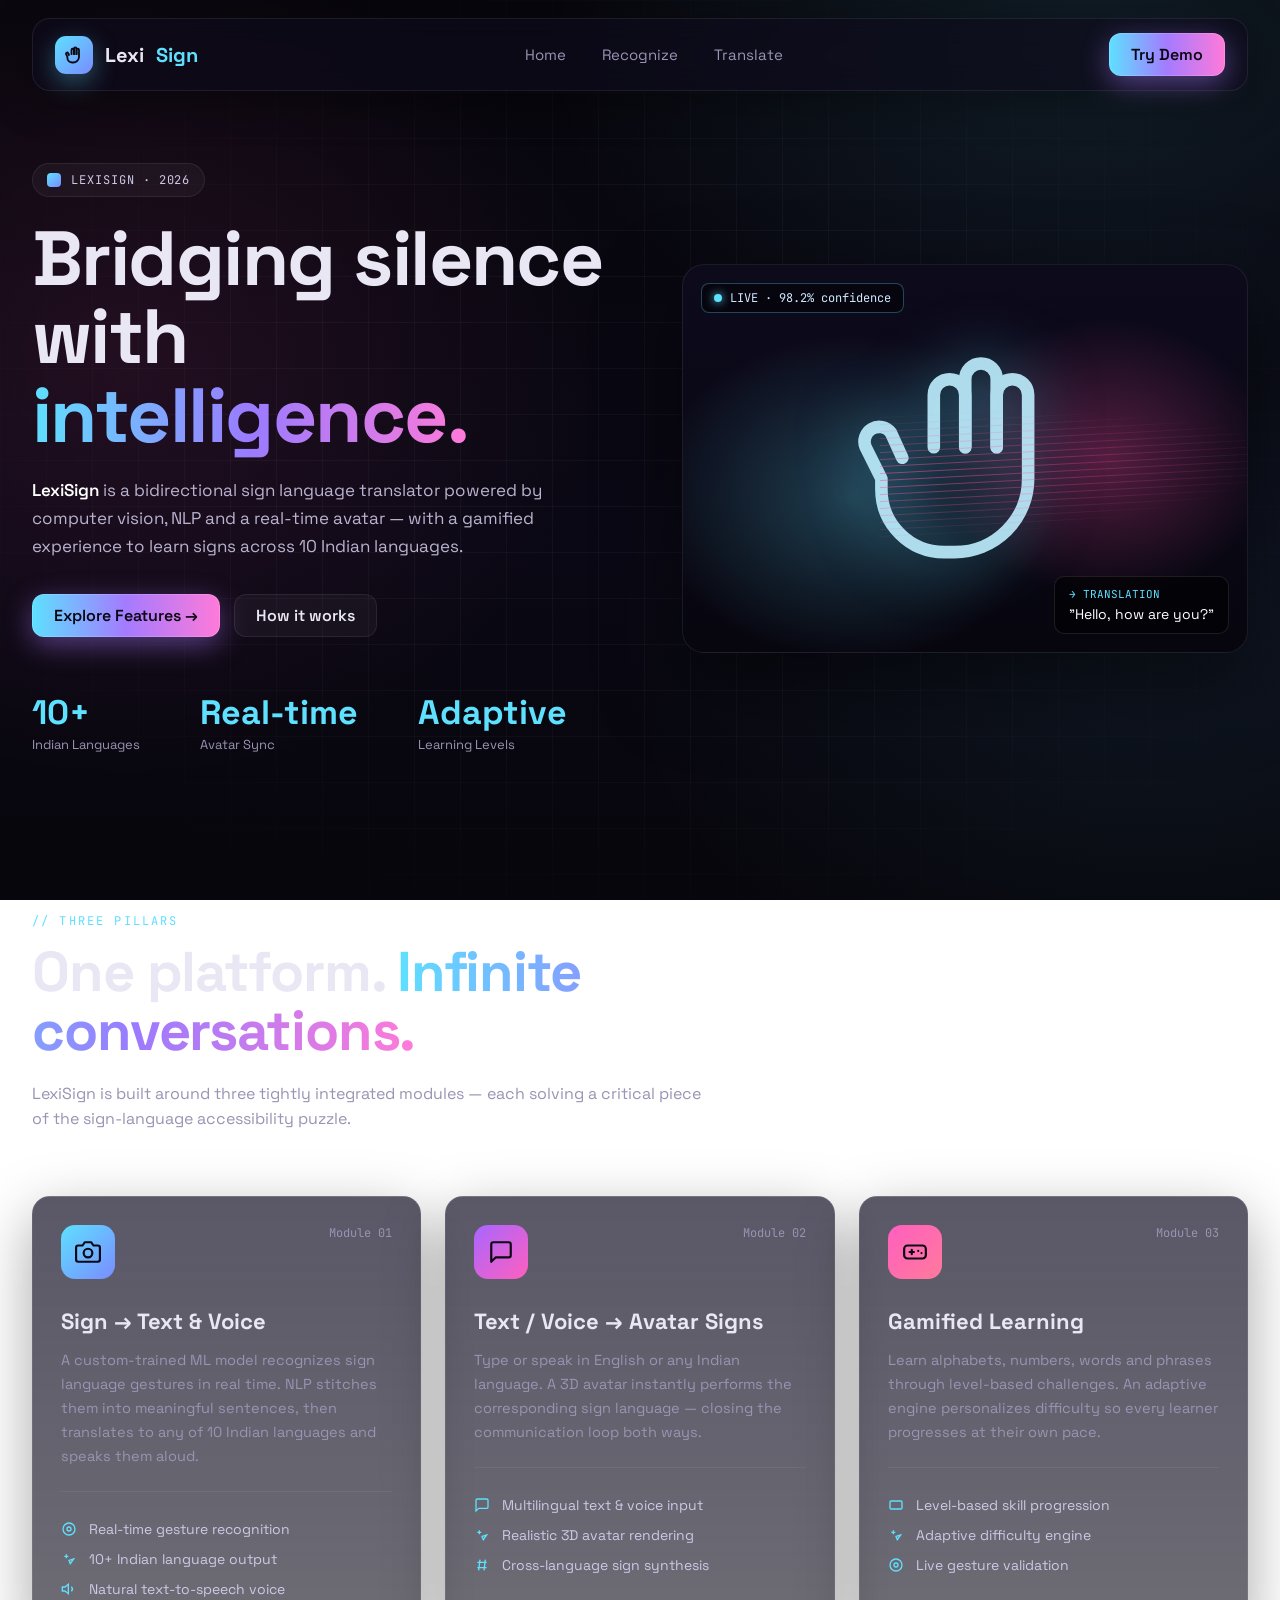
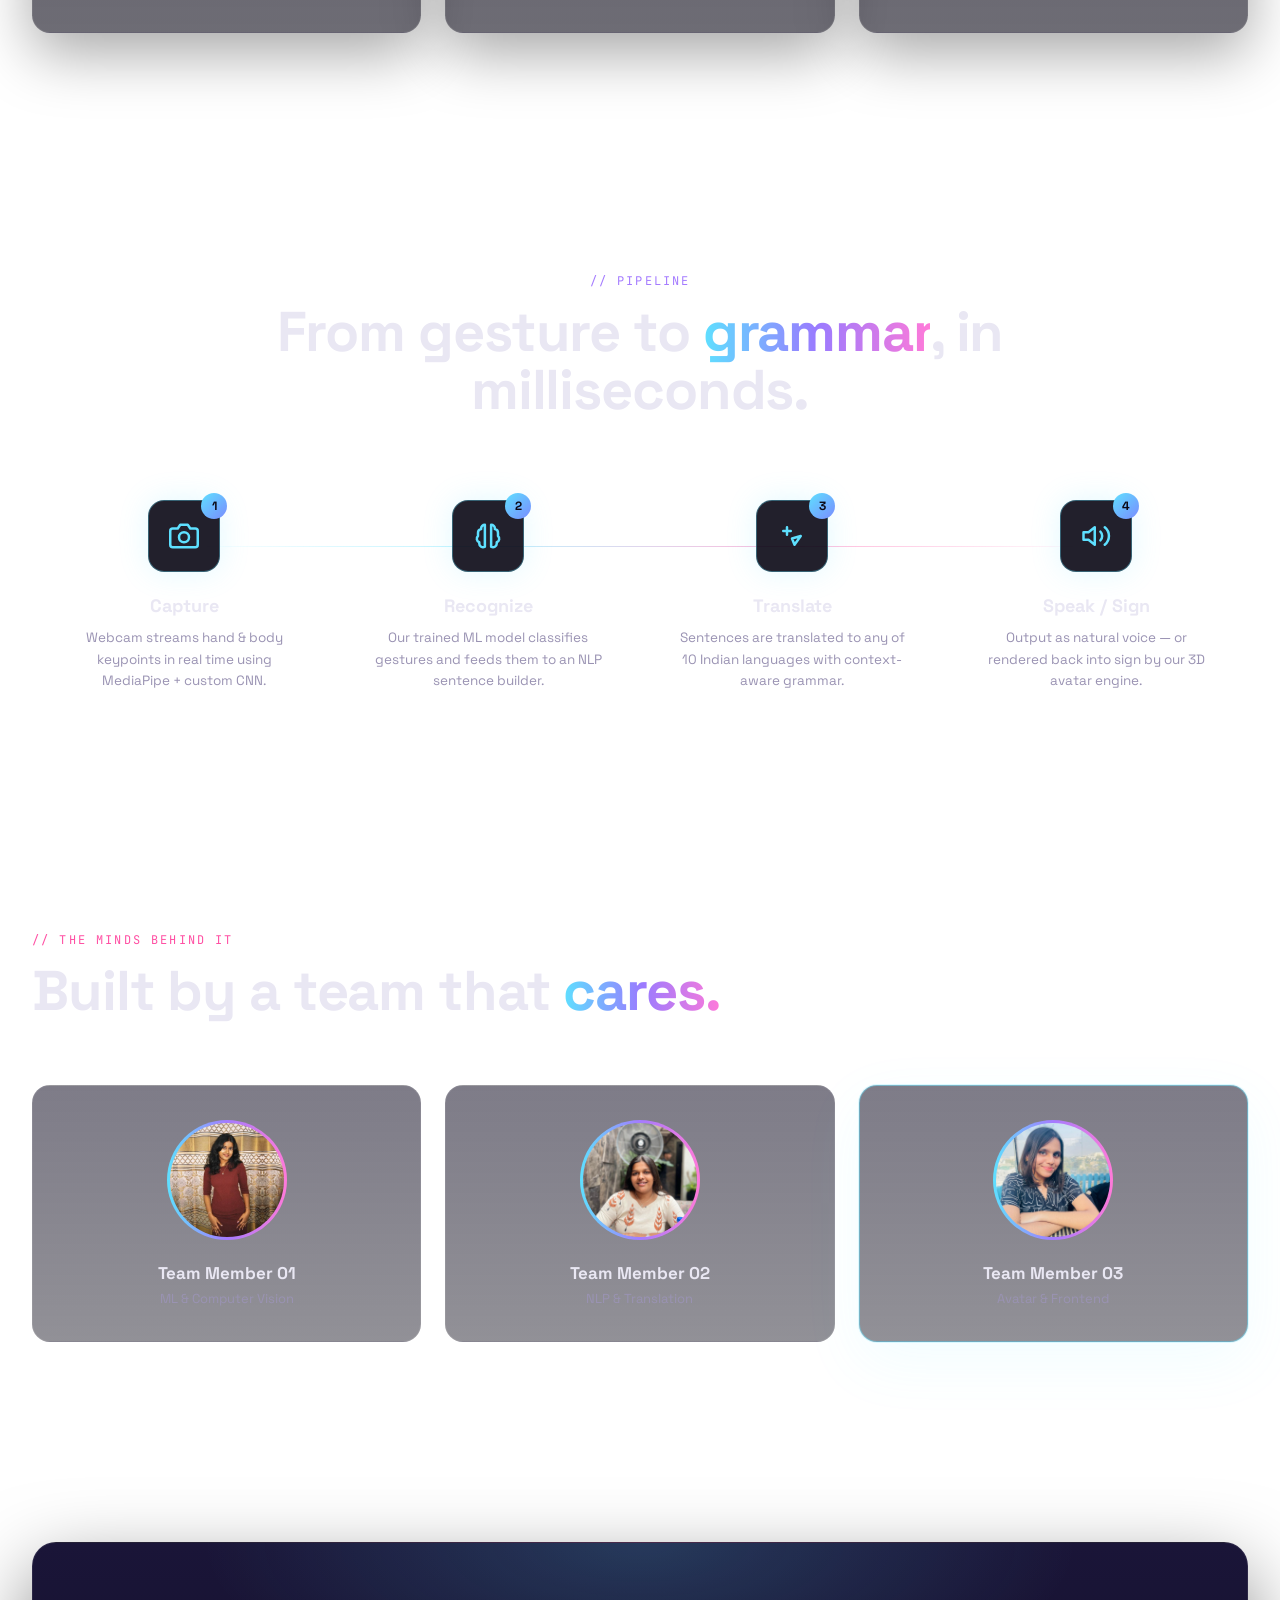
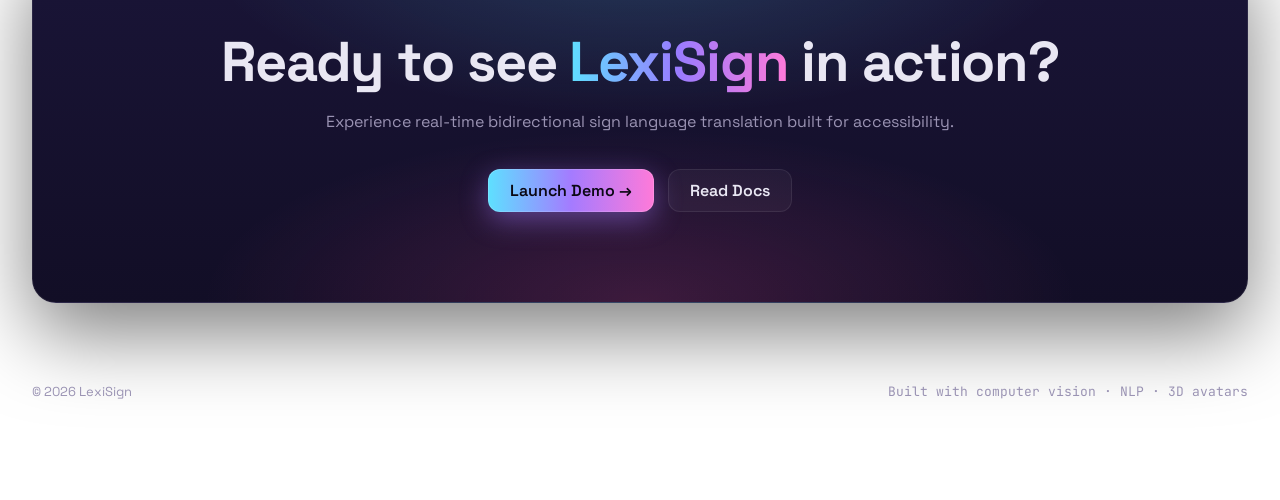
==== templates/landing.html @ 1719c04f "Initial commit - ISL Learning Adventure project" ====
<!doctype html>
<html lang="en">
<head>
<meta charset="utf-8" />
<meta name="viewport" content="width=device-width,initial-scale=1" />
<title>LexiSign — Bridging silence with intelligence</title>
<link rel="preconnect" href="https://fonts.googleapis.com">
<link rel="preconnect" href="https://fonts.gstatic.com" crossorigin>
<link href="https://fonts.googleapis.com/css2?family=Space+Grotesk:wght@400;500;700&family=JetBrains+Mono:wght@400;500&display=swap" rel="stylesheet">
<style>
  :root{
    --bg:#07060c;
    --bg-2:#0b0a14;
    --panel:rgba(20,16,38,0.55);
    --panel-border:rgba(255,255,255,0.08);
    --text:#e9e7f3;
    --muted:#9a93b3;
    --cyan:#5ee0ff;
    --violet:#a47bff;
    --pink:#ff7ad9;
    --magenta:#ff4fa3;
    --grad: linear-gradient(90deg,#5ee0ff 0%,#9a7bff 50%,#ff7ad9 100%);
    --grad-btn: linear-gradient(90deg,#5ee0ff,#a47bff,#ff7ad9);
    --grad-icon-cyan: linear-gradient(135deg,#5ee0ff,#7a8cff);
    --grad-icon-violet: linear-gradient(135deg,#a866ff,#ff5fbf);
    --grad-icon-pink: linear-gradient(135deg,#ff5fbf,#ff7a9c);
  }
  *{box-sizing:border-box}
  html,body{margin:0;padding:0}
  body{
    font-family:'Space Grotesk',system-ui,sans-serif;
    color:var(--text);
    background:
      radial-gradient(900px 600px at 85% 5%, rgba(94,224,255,0.10), transparent 60%),
      radial-gradient(800px 700px at 10% 40%, rgba(255,79,163,0.10), transparent 60%),
      radial-gradient(900px 700px at 90% 70%, rgba(94,224,255,0.07), transparent 60%),
      linear-gradient(180deg,#07060c,#0a0814 60%,#07060c);
    background-attachment: fixed;
    -webkit-font-smoothing:antialiased;
    overflow-x:hidden;
  }
  body::before{
    content:"";
    position:fixed; inset:0;
    pointer-events:none;
    background-image:
      linear-gradient(rgba(255,255,255,0.035) 1px, transparent 1px),
      linear-gradient(90deg, rgba(255,255,255,0.035) 1px, transparent 1px);
    background-size:46px 46px;
    mask-image: radial-gradient(ellipse at center, #000 40%, transparent 85%);
    z-index:0;
  }
  .wrap{max-width:1320px;margin:0 auto;padding:0 32px;position:relative;z-index:1}
  .mono{font-family:'JetBrains Mono',monospace;letter-spacing:.08em}
  .grad-text{background:var(--grad);-webkit-background-clip:text;background-clip:text;color:transparent}

  /* NAV */
  nav{
    position:sticky; top:18px; z-index:50;
    margin:18px auto 0; max-width:1320px; padding:0 32px;
  }
  .nav-inner{
    display:flex;align-items:center;justify-content:space-between;
    padding:14px 22px;
    background:rgba(14,12,28,0.65);
    border:1px solid rgba(255,255,255,0.08);
    border-radius:18px;
    backdrop-filter: blur(14px);
    box-shadow: 0 10px 40px rgba(0,0,0,0.35);
  }
  .brand{display:flex;align-items:center;gap:12px;font-weight:700;font-size:20px}
  .brand-mark{
    width:38px;height:38px;border-radius:11px;
    background:var(--grad-icon-cyan);
    display:flex;align-items:center;justify-content:center;
    box-shadow:0 8px 24px rgba(94,224,255,0.35);
    font-size:18px;
  }
  .brand-mark svg{width:20px;height:20px;color:#0b0a14}
  .brand .sign{color:var(--cyan)}
  .nav-links{display:flex;gap:36px}
  .nav-links a{color:var(--muted);text-decoration:none;font-size:15px}
  .nav-links a:hover{color:var(--text)}
  .btn{
    border:0;cursor:pointer;font-family:inherit;font-weight:600;
    padding:11px 22px;border-radius:12px;color:#0b0814;
    background:var(--grad-btn);
    box-shadow:0 8px 28px rgba(168,123,255,0.45), 0 0 0 1px rgba(255,255,255,0.15) inset;
    text-decoration:none;display:inline-flex;align-items:center;gap:8px;
  }
  .btn.ghost{
    background:rgba(255,255,255,0.04);
    color:var(--text);
    box-shadow:0 0 0 1px rgba(255,255,255,0.08) inset;
  }

  /* HERO */
  .hero{padding:72px 0 40px;display:grid;grid-template-columns:1.05fr 1fr;gap:56px;align-items:center}
  .pill{
    display:inline-flex;align-items:center;gap:10px;
    padding:8px 14px;border-radius:999px;
    background:rgba(255,255,255,0.04);
    border:1px solid rgba(255,255,255,0.08);
    font-size:12px;color:#cfc8e6;
  }
  .pill .dot{width:14px;height:14px;border-radius:4px;background:var(--grad-icon-cyan)}
  h1.hero-title{
    font-size:clamp(44px,6vw,84px);line-height:1.02;letter-spacing:-0.02em;
    margin:22px 0 22px;font-weight:700;
  }
  .lede{color:#b9b3cf;font-size:17px;line-height:1.65;max-width:560px}
  .lede b{color:#fff;font-weight:600}
  .cta-row{display:flex;gap:14px;margin-top:34px}

  .stats{display:flex;gap:60px;margin-top:54px}
  .stat .num{font-size:34px;font-weight:700;color:var(--cyan)}
  .stat .num.v{color:var(--violet)}
  .stat .num.p{color:var(--pink)}
  .stat .lbl{color:var(--muted);font-size:13px;margin-top:2px}

  /* HERO VISUAL */
  .visual{
    position:relative;border-radius:22px;overflow:hidden;
    border:1px solid rgba(255,255,255,0.08);
    background:linear-gradient(180deg,#0d0a1c,#07060f);
    aspect-ratio: 16/11;
    box-shadow:0 30px 80px rgba(0,0,0,0.5);
  }
  .visual::before{
    content:"";position:absolute;inset:0;
    background:
      radial-gradient(60% 70% at 30% 60%, rgba(94,224,255,0.25), transparent 60%),
      radial-gradient(50% 60% at 75% 50%, rgba(255,79,163,0.30), transparent 60%);
  }
  .v-tag{
    position:absolute;top:18px;left:18px;z-index:2;
    font-family:'JetBrains Mono',monospace;font-size:12px;color:#cfeaff;
    background:rgba(0,0,0,0.45);padding:6px 12px;border-radius:8px;
    border:1px solid rgba(94,224,255,0.3);
  }
  .v-tag::before{content:"";display:inline-block;width:8px;height:8px;border-radius:50%;background:var(--cyan);margin-right:8px;box-shadow:0 0 10px var(--cyan)}
  .v-trans{
    position:absolute;right:18px;bottom:18px;z-index:2;
    background:rgba(0,0,0,0.55);padding:10px 14px;border-radius:10px;
    border:1px solid rgba(255,255,255,0.1);max-width:240px;
  }
  .v-trans .t1{font-family:'JetBrains Mono',monospace;font-size:11px;color:var(--cyan)}
  .v-trans .t2{margin-top:4px;font-size:14px;color:#fff}
  .hand{
    position:absolute;inset:0;display:flex;align-items:center;justify-content:center;
    font-size:200px;filter: drop-shadow(0 0 30px rgba(94,224,255,0.5));
  }
  .hand svg{width:65%;height:65%;color:#bff0ff;opacity:.9}
  .waves{
    position:absolute; right:-10%; top:35%; width:75%; height:35%;
    background:
      repeating-linear-gradient(transparent 0 6px, rgba(255,79,163,0.55) 6px 7px);
    mask-image: radial-gradient(ellipse at left, #000, transparent 70%);
    filter: blur(0.4px);
    transform: skewY(-3deg);
  }

  /* SECTION TITLES */
  section{padding:120px 0;position:relative;z-index:1}
  .eyebrow{font-family:'JetBrains Mono',monospace;font-size:12px;color:var(--cyan);letter-spacing:.18em}
  .eyebrow.pink{color:var(--magenta)}
  .eyebrow.violet{color:var(--violet)}
  h2{font-size:clamp(34px,4.4vw,56px);line-height:1.05;letter-spacing:-0.02em;margin:14px 0 20px;font-weight:700;max-width:900px}
  .sec-lede{color:var(--muted);max-width:680px;font-size:16px;line-height:1.6}

  /* PILLAR CARDS */
  .cards{display:grid;grid-template-columns:repeat(3,1fr);gap:24px;margin-top:64px}
  .card{
    position:relative;
    background:linear-gradient(180deg,rgba(20,16,38,0.7),rgba(12,10,24,0.6));
    border:1px solid rgba(255,255,255,0.07);
    border-radius:18px;padding:28px;
    box-shadow:0 20px 60px rgba(0,0,0,0.35);
  }
  .card .top{display:flex;justify-content:space-between;align-items:flex-start}
  .icon-box{
    width:54px;height:54px;border-radius:14px;display:flex;align-items:center;justify-content:center;
    color:#0b0814;
  }
  .icon-box svg{width:26px;height:26px}
  .ic-1{background:var(--grad-icon-cyan)}
  .ic-2{background:var(--grad-icon-violet)}
  .ic-3{background:var(--grad-icon-pink)}
  .modnum{font-family:'JetBrains Mono',monospace;font-size:12px;color:var(--muted)}
  .card h3{font-size:22px;margin:28px 0 14px;font-weight:700}
  .card p{color:var(--muted);font-size:14.5px;line-height:1.65;margin:0}
  .divider{height:1px;background:rgba(255,255,255,0.06);margin:22px 0}
  .feat{display:flex;align-items:center;gap:12px;color:#cfc8e6;font-size:14px;padding:6px 0}
  .feat svg{width:16px;height:16px;color:var(--cyan)}
  .feat:nth-child(2) svg{color:var(--violet)}
  .feat:nth-child(3) svg{color:var(--pink)}

  /* PIPELINE */
  .pipeline{margin-top:80px;display:grid;grid-template-columns:repeat(4,1fr);gap:0;position:relative}
  .pipeline::before{
    content:"";position:absolute;left:12%;right:12%;top:46px;height:1px;
    background:linear-gradient(90deg,transparent,rgba(94,224,255,0.4),rgba(255,79,163,0.4),transparent);
    z-index:0;
  }
  .step{display:flex;flex-direction:column;align-items:center;text-align:center;padding:0 16px;position:relative;z-index:1}
  .step .icn{
    width:72px;height:72px;border-radius:16px;background:rgba(10,8,22,0.9);
    border:1px solid rgba(94,224,255,0.35);
    display:flex;align-items:center;justify-content:center;color:var(--cyan);
    box-shadow:0 0 30px rgba(94,224,255,0.18);position:relative;
  }
  .step .icn svg{width:30px;height:30px}
  .badge{
    position:absolute;top:-8px;right:-8px;width:26px;height:26px;border-radius:50%;
    background:var(--grad-icon-cyan);color:#0b0814;font-size:12px;font-weight:700;
    display:flex;align-items:center;justify-content:center;
  }
  .step h4{margin:22px 0 10px;font-size:18px}
  .step p{color:var(--muted);font-size:13.5px;line-height:1.6;max-width:240px;margin:0}

  /* TEAM */
  .team{display:grid;grid-template-columns:repeat(3,1fr);gap:24px;margin-top:64px}
  .member{
    border:1px solid rgba(255,255,255,0.08);border-radius:18px;padding:34px;text-align:center;
    background:linear-gradient(180deg,rgba(20,16,38,0.55),rgba(12,10,24,0.45));
  }
  .avatar{
    width:120px;height:120px;border-radius:50%;margin:0 auto 22px;
    padding:3px;background:var(--grad-btn);
  }
  .avatar > div{
    width:100%;height:100%;border-radius:50%;
    background:#1a1430 center/cover no-repeat;
    display:flex;align-items:center;justify-content:center;color:#fff;font-weight:700;font-size:32px;
  }
  .avatar > div{
  width:100%;
  height:100%;
  border-radius:50%;
  background:#1a1430 center/cover no-repeat;
}
  .member h4{margin:0 0 6px;font-size:17px}
  .member p{margin:0;color:var(--muted);font-size:13px}
  .member.active{border-color:rgba(94,224,255,0.45);box-shadow:0 0 0 1px rgba(94,224,255,0.2), 0 20px 60px rgba(94,224,255,0.08)}

  /* CTA */
  .cta-card{
    margin:40px 0;
    border-radius:24px;padding:90px 32px;text-align:center;
    background:
      radial-gradient(60% 80% at 50% 0%, rgba(94,224,255,0.18), transparent 60%),
      radial-gradient(60% 80% at 50% 100%, rgba(255,79,163,0.18), transparent 60%),
      linear-gradient(180deg,#1a1538,#120e26);
    border:1px solid rgba(255,255,255,0.08);
    box-shadow:0 30px 80px rgba(0,0,0,0.5);
  }
  .cta-card h2{margin:0 auto 18px;max-width:900px}
  .cta-card .sec-lede{margin:0 auto 34px}
  .cta-row.center{justify-content:center}

  /* FOOTER */
  footer{padding:40px 0 60px;display:flex;justify-content:space-between;color:var(--muted);font-size:13px}
  footer .right{font-family:'JetBrains Mono',monospace}

  @media (max-width:960px){
    .hero{grid-template-columns:1fr;padding-top:40px}
    .cards,.team{grid-template-columns:1fr}
    .pipeline{grid-template-columns:repeat(2,1fr);row-gap:48px}
    .pipeline::before{display:none}
    .nav-links{display:none}
    .stats{flex-wrap:wrap;gap:30px}
  }
</style>
</head>
<body>

<nav>
  <div class="nav-inner">
    <div class="brand">
      <div class="brand-mark">
        <svg viewBox="0 0 24 24" fill="none" stroke="currentColor" stroke-width="2.2" stroke-linecap="round" stroke-linejoin="round"><path d="M9 11V6a1.5 1.5 0 0 1 3 0v5"/><path d="M12 11V4.5a1.5 1.5 0 0 1 3 0V11"/><path d="M15 11V6a1.5 1.5 0 0 1 3 0v8a7 7 0 0 1-7 7h-1a6 6 0 0 1-6-6v-1l-1.5-3a1.4 1.4 0 0 1 2.4-1.4L6 12"/></svg>
      </div>
      Lexi<span class="sign">Sign</span>
    </div>
    <div class="nav-links">
      <a href="#">Home</a><a href="/translate ">Recognize</a><a href=" /bidirectional">Translate</a>
    </div>
    <a href="/translate" class="btn">Try Demo</a>
  </div>
</nav>

<div class="wrap">

<!-- HERO -->
<section class="hero" style="padding-top:72px">
  <div>
    <span class="pill"><span class="dot"></span><span class="mono">LEXISIGN · 2026</span></span>
    <h1 class="hero-title">Bridging silence<br/>with <span class="grad-text">intelligence.</span></h1>
    <p class="lede"><b>LexiSign</b> is a bidirectional sign language translator powered by computer vision, NLP and a real-time avatar — with a gamified experience to learn signs across 10 Indian languages.</p>
    <div class="cta-row">
      <a class="btn" href="#">Explore Features →</a>
      <a class="btn ghost" href="#">How it works</a>
    </div>
    <div class="stats">
      <div class="stat"><div class="num">10+</div><div class="lbl">Indian Languages</div></div>
      <div class="stat"><div class="num">Real-time</div><div class="lbl">Avatar Sync</div></div>
      <div class="stat"><div class="num">Adaptive</div><div class="lbl">Learning Levels</div></div>
    </div>
  </div>

  <div class="visual">
    <div class="v-tag">LIVE · 98.2% confidence</div>
    <div class="hand">
      <svg viewBox="0 0 24 24" fill="none" stroke="currentColor" stroke-width="1.2" stroke-linecap="round" stroke-linejoin="round">
        <path d="M9 11V6a1.5 1.5 0 0 1 3 0v5"/><path d="M12 11V4.5a1.5 1.5 0 0 1 3 0V11"/>
        <path d="M15 11V6a1.5 1.5 0 0 1 3 0v8a7 7 0 0 1-7 7h-1a6 6 0 0 1-6-6v-1l-1.5-3a1.4 1.4 0 0 1 2.4-1.4L6 12"/>
      </svg>
    </div>
    <div class="waves"></div>
    <div class="v-trans">
      <div class="t1">→ TRANSLATION</div>
      <div class="t2">"Hello, how are you?"</div>
    </div>
  </div>
</section>

<!-- THREE PILLARS -->
<section>
  <div class="eyebrow">// THREE PILLARS</div>
  <h2>One platform. <span class="grad-text">Infinite conversations.</span></h2>
  <p class="sec-lede">LexiSign is built around three tightly integrated modules — each solving a critical piece of the sign-language accessibility puzzle.</p>

  <div class="cards">
    <div class="card">
      <div class="top">
        <div class="icon-box ic-1">
          <svg viewBox="0 0 24 24" fill="none" stroke="currentColor" stroke-width="2" stroke-linecap="round" stroke-linejoin="round"><path d="M23 19a2 2 0 0 1-2 2H3a2 2 0 0 1-2-2V8a2 2 0 0 1 2-2h4l2-3h6l2 3h4a2 2 0 0 1 2 2z"/><circle cx="12" cy="13" r="4"/></svg>
        </div>
        <div class="modnum">Module 01</div>
      </div>
      <h3>Sign → Text &amp; Voice</h3>
      <p>A custom-trained ML model recognizes sign language gestures in real time. NLP stitches them into meaningful sentences, then translates to any of 10 Indian languages and speaks them aloud.</p>
      <div class="divider"></div>
      <div class="feat"><svg viewBox="0 0 24 24" fill="none" stroke="currentColor" stroke-width="2"><circle cx="12" cy="12" r="9"/><circle cx="12" cy="12" r="3"/></svg>Real-time gesture recognition</div>
      <div class="feat"><svg viewBox="0 0 24 24" fill="none" stroke="currentColor" stroke-width="2"><path d="M5 8h6M8 5v6M14 19l-2-5 7-2-5 7z"/></svg>10+ Indian language output</div>
      <div class="feat"><svg viewBox="0 0 24 24" fill="none" stroke="currentColor" stroke-width="2"><path d="M11 5 6 9H2v6h4l5 4z"/><path d="M15.5 8.5a5 5 0 0 1 0 7"/></svg>Natural text-to-speech voice</div>
    </div>

    <div class="card">
      <div class="top">
        <div class="icon-box ic-2">
          <svg viewBox="0 0 24 24" fill="none" stroke="currentColor" stroke-width="2" stroke-linecap="round" stroke-linejoin="round"><path d="M21 15a2 2 0 0 1-2 2H7l-4 4V5a2 2 0 0 1 2-2h14a2 2 0 0 1 2 2z"/></svg>
        </div>
        <div class="modnum">Module 02</div>
      </div>
      <h3>Text / Voice → Avatar Signs</h3>
      <p>Type or speak in English or any Indian language. A 3D avatar instantly performs the corresponding sign language — closing the communication loop both ways.</p>
      <div class="divider"></div>
      <div class="feat"><svg viewBox="0 0 24 24" fill="none" stroke="currentColor" stroke-width="2"><path d="M21 15a2 2 0 0 1-2 2H7l-4 4V5a2 2 0 0 1 2-2h14a2 2 0 0 1 2 2z"/></svg>Multilingual text &amp; voice input</div>
      <div class="feat"><svg viewBox="0 0 24 24" fill="none" stroke="currentColor" stroke-width="2"><path d="M5 8h6M8 5v6M14 19l-2-5 7-2-5 7z"/></svg>Realistic 3D avatar rendering</div>
      <div class="feat"><svg viewBox="0 0 24 24" fill="none" stroke="currentColor" stroke-width="2"><path d="M5 8h14M5 16h14M9 4l-2 16M17 4l-2 16"/></svg>Cross-language sign synthesis</div>
    </div>

    <div class="card">
      <div class="top">
        <div class="icon-box ic-3">
          <svg viewBox="0 0 24 24" fill="none" stroke="currentColor" stroke-width="2" stroke-linecap="round" stroke-linejoin="round"><rect x="2" y="6" width="20" height="12" rx="3"/><path d="M7 12h4M9 10v4M15 11v.01M18 13v.01"/></svg>
        </div>
        <div class="modnum">Module 03</div>
      </div>
      <h3>Gamified Learning</h3>
      <p>Learn alphabets, numbers, words and phrases through level-based challenges. An adaptive engine personalizes difficulty so every learner progresses at their own pace.</p>
      <div class="divider"></div>
      <div class="feat"><svg viewBox="0 0 24 24" fill="none" stroke="currentColor" stroke-width="2"><rect x="3" y="6" width="18" height="12" rx="2"/></svg>Level-based skill progression</div>
      <div class="feat"><svg viewBox="0 0 24 24" fill="none" stroke="currentColor" stroke-width="2"><path d="M5 8h6M8 5v6M14 19l-2-5 7-2-5 7z"/></svg>Adaptive difficulty engine</div>
      <div class="feat"><svg viewBox="0 0 24 24" fill="none" stroke="currentColor" stroke-width="2"><circle cx="12" cy="12" r="9"/><circle cx="12" cy="12" r="3"/></svg>Live gesture validation</div>
    </div>
  </div>
</section>

<!-- PIPELINE -->
<section style="text-align:center">
  <div class="eyebrow violet">// PIPELINE</div>
  <h2 style="margin-left:auto;margin-right:auto">From gesture to <span class="grad-text">grammar</span>, in milliseconds.</h2>

  <div class="pipeline">
    <div class="step">
      <div class="icn"><span class="badge">1</span>
        <svg viewBox="0 0 24 24" fill="none" stroke="currentColor" stroke-width="2" stroke-linecap="round" stroke-linejoin="round"><path d="M23 19a2 2 0 0 1-2 2H3a2 2 0 0 1-2-2V8a2 2 0 0 1 2-2h4l2-3h6l2 3h4a2 2 0 0 1 2 2z"/><circle cx="12" cy="13" r="4"/></svg>
      </div>
      <h4>Capture</h4><p>Webcam streams hand &amp; body keypoints in real time using MediaPipe + custom CNN.</p>
    </div>
    <div class="step">
      <div class="icn"><span class="badge">2</span>
        <svg viewBox="0 0 24 24" fill="none" stroke="currentColor" stroke-width="2" stroke-linecap="round" stroke-linejoin="round"><path d="M9.5 3a3 3 0 0 0-3 3v.5A3 3 0 0 0 4 9.5V12a3 3 0 0 0 1 5v1a3 3 0 0 0 4.5 2.6V3z"/><path d="M14.5 3a3 3 0 0 1 3 3v.5A3 3 0 0 1 20 9.5V12a3 3 0 0 1-1 5v1a3 3 0 0 1-4.5 2.6V3z"/></svg>
      </div>
      <h4>Recognize</h4><p>Our trained ML model classifies gestures and feeds them to an NLP sentence builder.</p>
    </div>
    <div class="step">
      <div class="icn"><span class="badge">3</span>
        <svg viewBox="0 0 24 24" fill="none" stroke="currentColor" stroke-width="2" stroke-linecap="round" stroke-linejoin="round"><path d="M5 8h6M8 5v6M14 19l-2-5 7-2-5 7z"/></svg>
      </div>
      <h4>Translate</h4><p>Sentences are translated to any of 10 Indian languages with context-aware grammar.</p>
    </div>
    <div class="step">
      <div class="icn"><span class="badge">4</span>
        <svg viewBox="0 0 24 24" fill="none" stroke="currentColor" stroke-width="2" stroke-linecap="round" stroke-linejoin="round"><path d="M11 5 6 9H2v6h4l5 4z"/><path d="M15.5 8.5a5 5 0 0 1 0 7"/><path d="M19 5a9 9 0 0 1 0 14"/></svg>
      </div>
      <h4>Speak / Sign</h4><p>Output as natural voice — or rendered back into sign by our 3D avatar engine.</p>
    </div>
  </div>
</section>

<section>
  <div class="eyebrow pink">// THE MINDS BEHIND IT</div>
  <h2>Built by a team that <span class="grad-text">cares.</span></h2>

  <div class="team"> <!-- THIS WAS MISSING -->

    <div class="member">
      <div class="avatar">
        <div style="background-image: url('/static/images/member1.jpg');"></div>
      </div>
      <h4>Team Member 01</h4>
      <p>ML & Computer Vision</p>
    </div>

    <div class="member">
      <div class="avatar">
        <div style="background-image: url('/static/images/member2.jpg');"></div>
      </div>
      <h4>Team Member 02</h4>
      <p>NLP & Translation</p>
    </div>

    <div class="member active">
      <div class="avatar">
        <div style="background-image: url('/static/images/member3.jpg');"></div>
      </div>
      <h4>Team Member 03</h4>
      <p>Avatar & Frontend</p>
    </div>

  </div>
</section>
<!-- CTA -->
<section style="padding:40px 0">
  <div class="cta-card">
    <h2>Ready to see <span class="grad-text">LexiSign</span> in action?</h2>
    <p class="sec-lede">Experience real-time bidirectional sign language translation built for accessibility.</p>
    <div class="cta-row center">
      <a class="btn" href="/translate">Launch Demo →</a>
      <a class="btn ghost" href="#">Read Docs</a>
    </div>
  </div>

  <footer>
    <div>© 2026 LexiSign</div>
    <div class="right">Built with computer vision · NLP · 3D avatars</div>
  </footer>
</section>

</div>
</body>
</html>
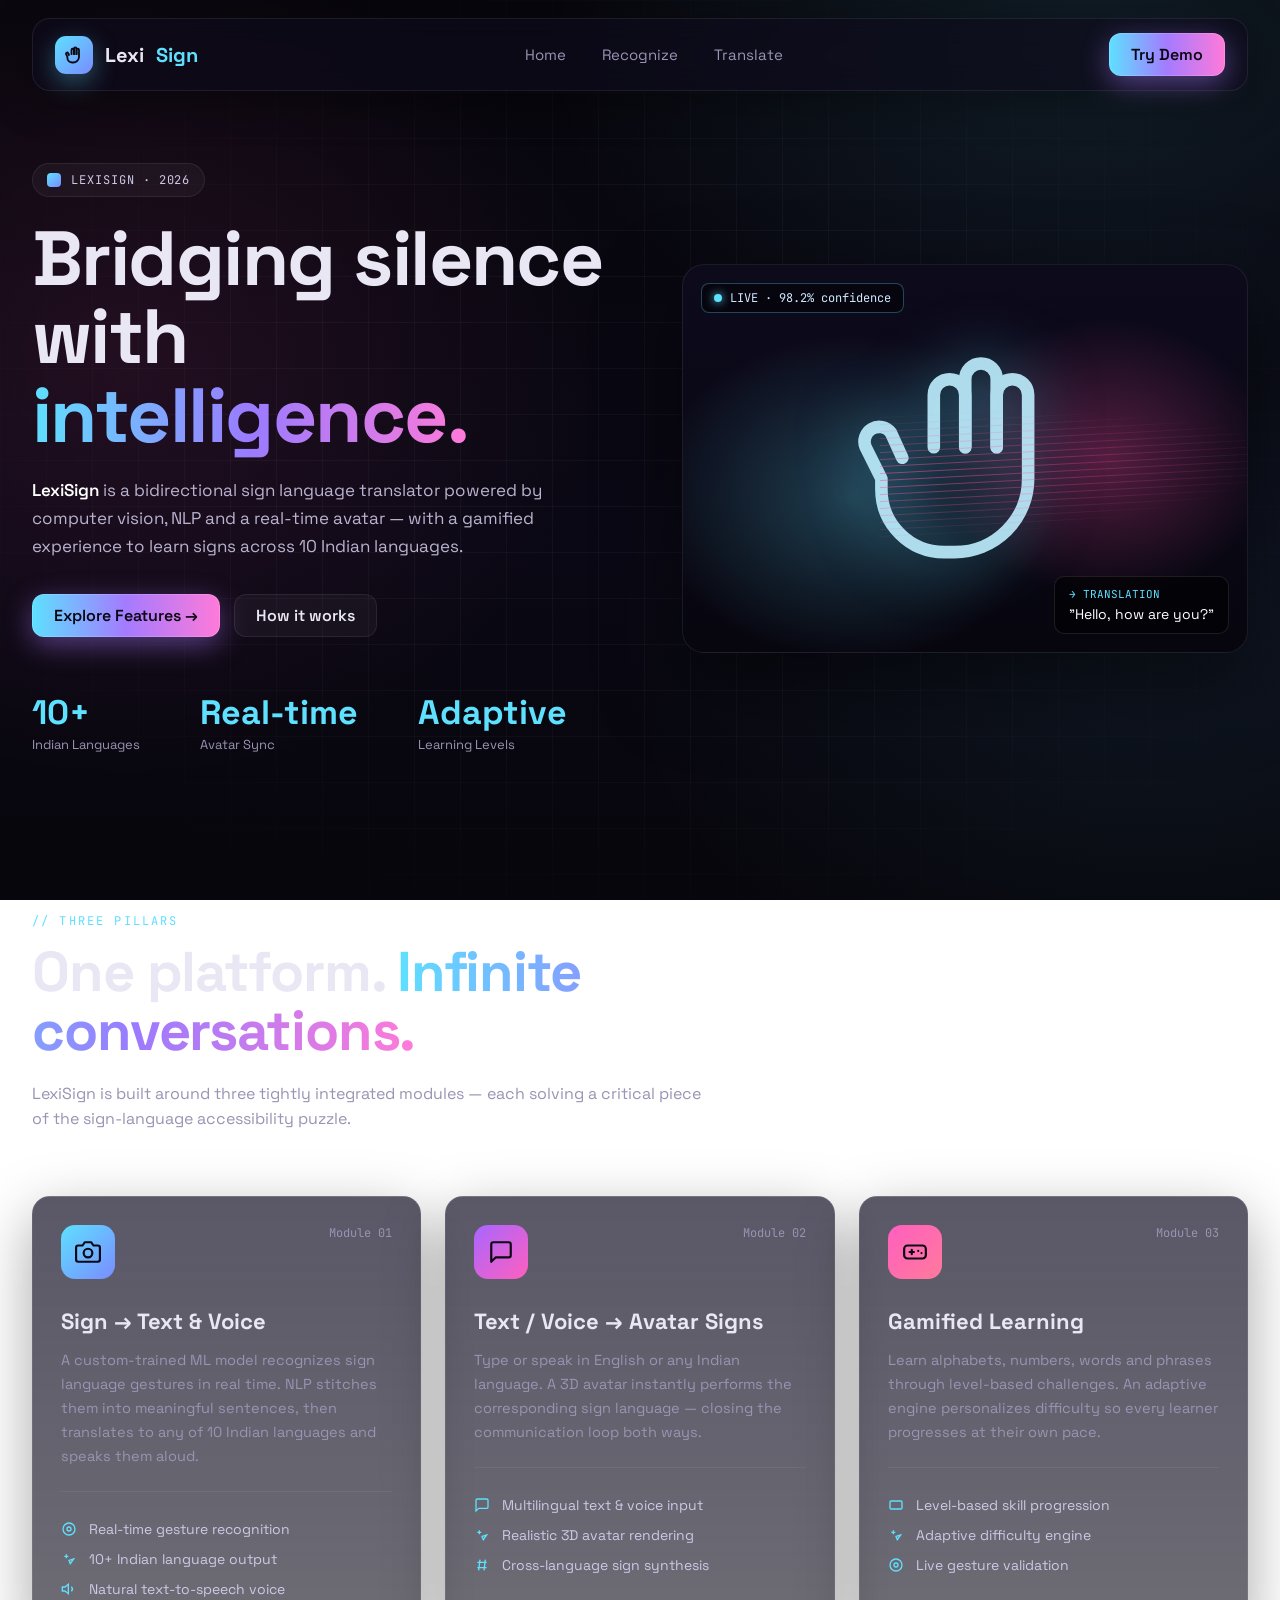
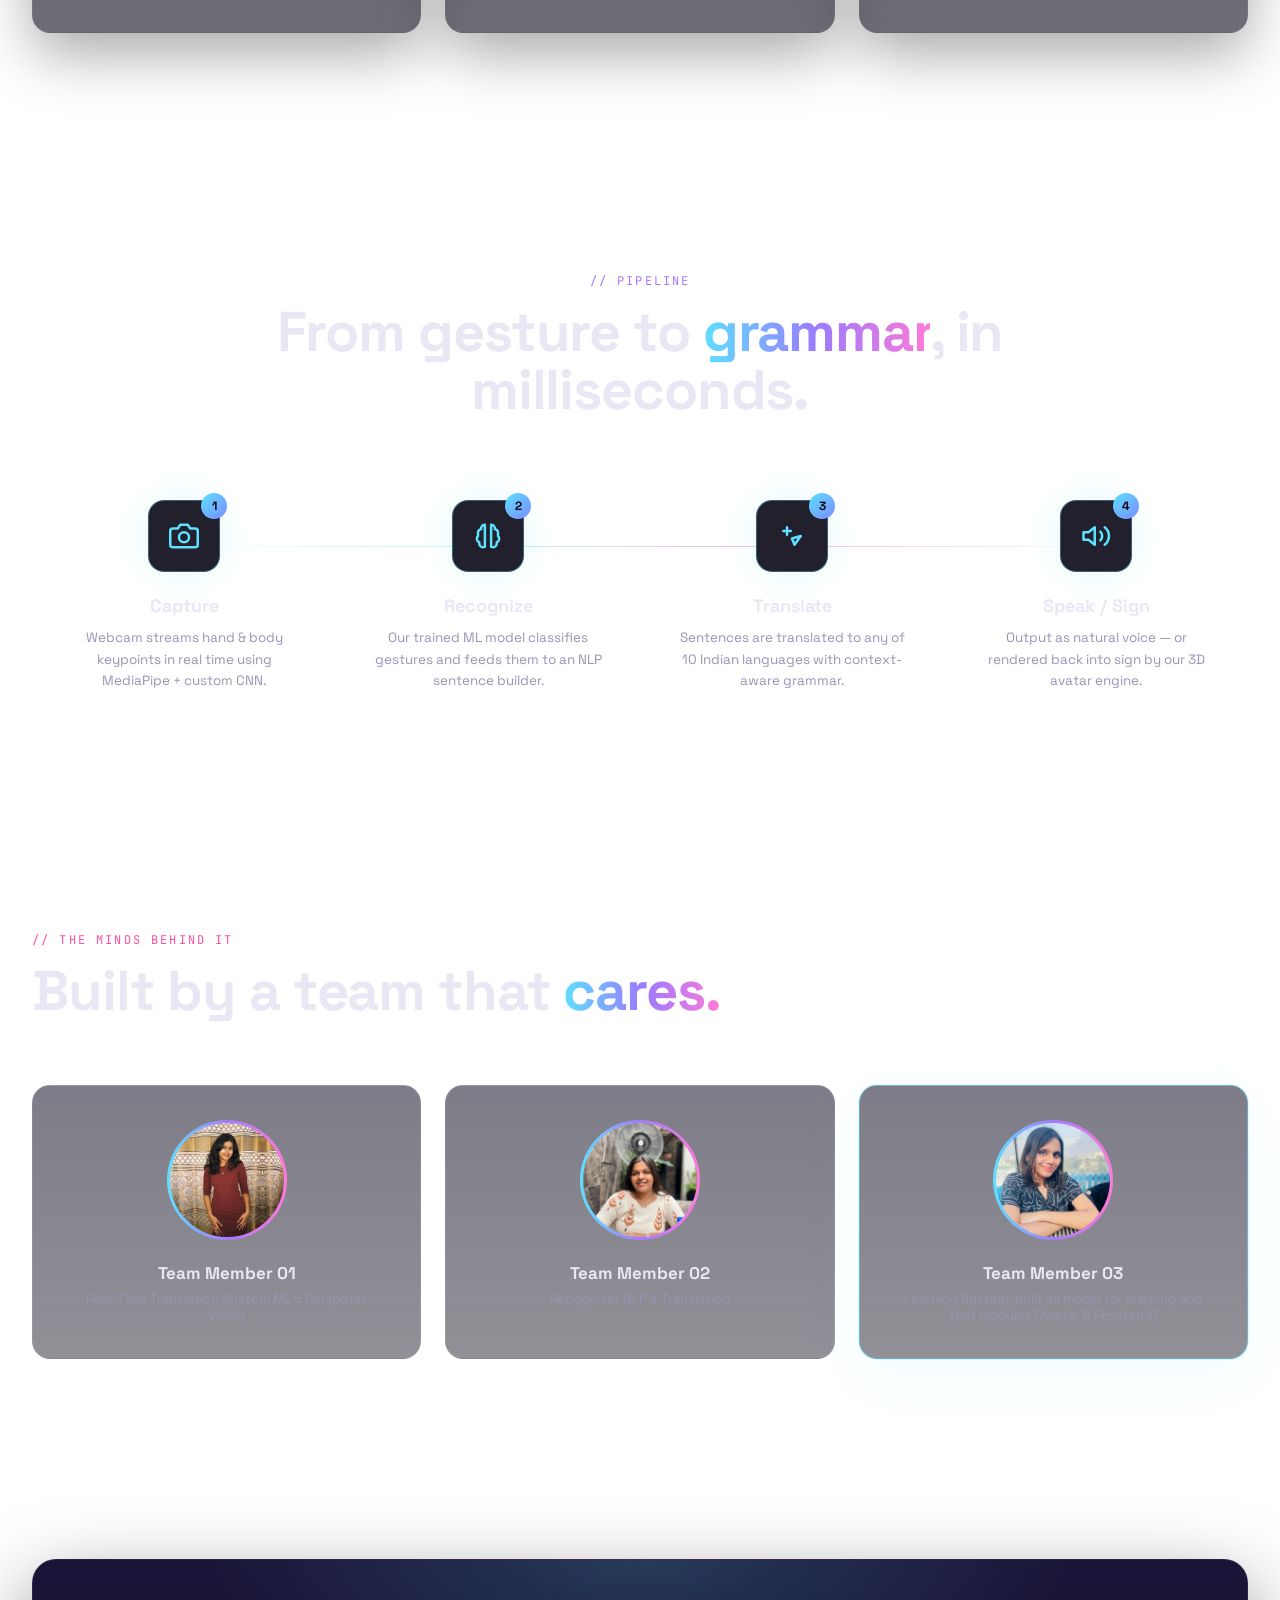
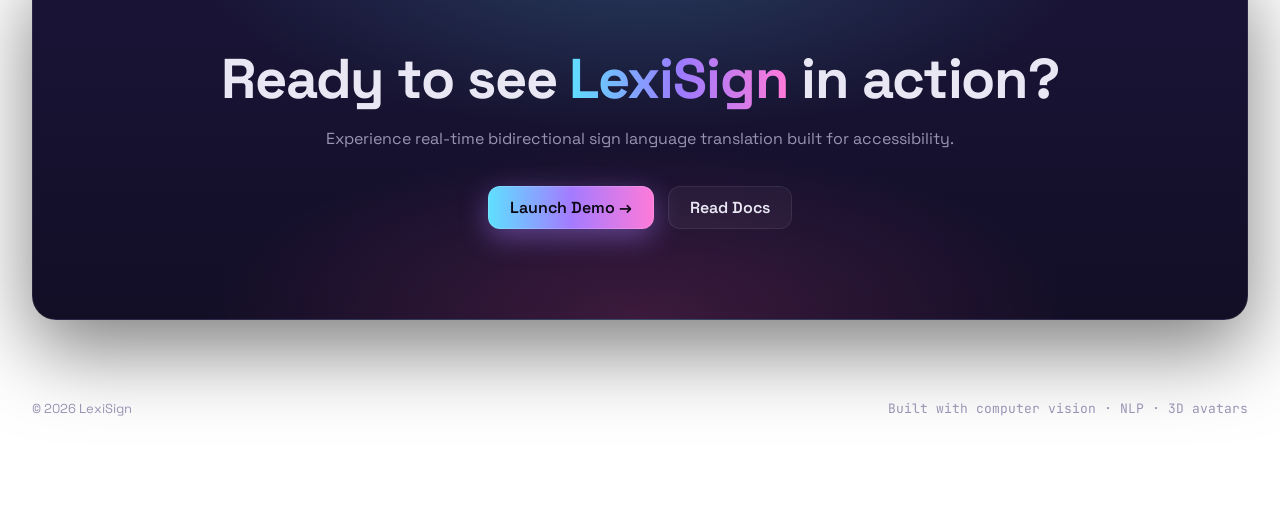
==== commit 3845c804: "Update team member descriptions in landing page" ====
--- a/templates/landing.html
+++ b/templates/landing.html
@@ -422,7 +422,8 @@
         <div style="background-image: url('/static/images/member1.jpg');"></div>
       </div>
       <h4>Team Member 01</h4>
-      <p>ML & Computer Vision</p>
+      <p>Real-Time Translation System 
+        ML & Computer Vision</p>
     </div>
 
     <div class="member">
@@ -430,7 +431,8 @@
         <div style="background-image: url('/static/images/member2.jpg');"></div>
       </div>
       <h4>Team Member 02</h4>
-      <p>NLP & Translation</p>
+      <p>Recognizer
+        NLP & Translation</p>
     </div>
 
     <div class="member active">
@@ -438,7 +440,9 @@
         <div style="background-image: url('/static/images/member3.jpg');"></div>
       </div>
       <h4>Team Member 03</h4>
-      <p>Avatar & Frontend</p>
+      <p>Learning System, built ml model for learning and test modules
+        (Avatar & Frontend)
+      </p>
     </div>
 
   </div>
